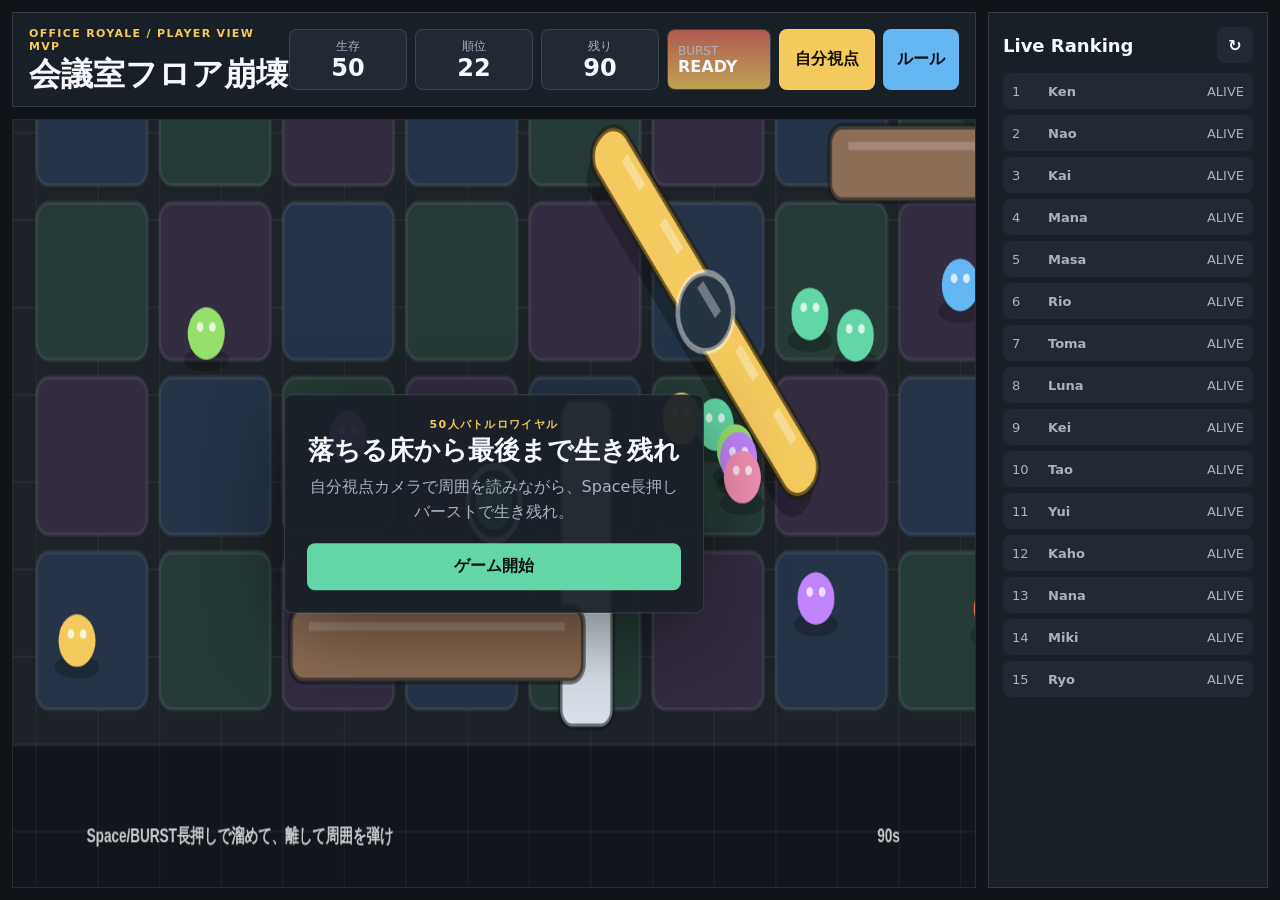
==== index.html @ 6752dfbd "initial commit" ====
<!doctype html>
<html lang="ja">
  <head>
    <meta charset="utf-8">
    <meta name="viewport" content="width=device-width, initial-scale=1, viewport-fit=cover">
    <title>Office Royale - Player View MVP</title>
    <link rel="stylesheet" href="styles.css">
  </head>
  <body>
    <main class="app-shell">
      <section class="hud" aria-label="game status">
        <div>
          <p class="eyebrow">OFFICE ROYALE / PLAYER VIEW MVP</p>
          <h1>会議室フロア崩壊</h1>
        </div>
        <div class="hud-actions">
          <div class="stat-grid">
            <div class="stat">
              <span>生存</span>
              <strong id="aliveCount">50</strong>
            </div>
            <div class="stat">
              <span>順位</span>
              <strong id="rank">-</strong>
            </div>
            <div class="stat">
              <span>残り</span>
              <strong id="timer">90</strong>
            </div>
          </div>
          <div class="burst-meter" id="burstMeter">
            <span id="burstLabel">BURST</span>
            <strong id="burstValue">READY</strong>
            <div class="burst-fill" id="burstFill"></div>
          </div>
          <button class="view-button active" id="viewButton" type="button">自分視点</button>
          <button class="rules-button" id="rulesButton" type="button">ルール</button>
        </div>
      </section>

      <section class="game-wrap" aria-label="play area">
        <canvas id="game" width="1280" height="720"></canvas>
        <div class="center-card" id="startPanel">
          <p class="eyebrow">50人バトルロワイヤル</p>
          <h2>落ちる床から最後まで生き残れ</h2>
          <p>自分視点カメラで周囲を読みながら、Space長押しバーストで生き残れ。</p>
          <button id="startButton" type="button">ゲーム開始</button>
        </div>
        <div class="center-card hidden" id="resultPanel">
          <p class="eyebrow" id="resultEyebrow">RESULT</p>
          <h2 id="resultTitle">結果</h2>
          <p id="resultText"></p>
          <div class="result-stats" id="resultStats"></div>
          <button id="restartButton" type="button">もう一度</button>
        </div>
        <div class="eliminated-panel hidden" id="eliminatedPanel">
          <p class="eyebrow">ELIMINATED</p>
          <strong>脱落しました</strong>
          <span id="eliminatedText">観戦モードに切り替わります。</span>
          <button id="eliminatedCloseButton" type="button">観戦を続ける</button>
        </div>
        <div class="event-log" id="eventLog" aria-live="polite"></div>
        <div class="touch-controls" aria-hidden="true">
          <div class="stick" id="stick">
            <div class="stick-knob" id="stickKnob"></div>
          </div>
          <button class="dash" id="dashButton" type="button">BURST</button>
        </div>
      </section>

      <section class="scoreboard" aria-label="leaderboard">
        <div class="scoreboard-head">
          <h2>Live Ranking</h2>
          <button id="quickRestart" type="button" title="Restart">↻</button>
        </div>
        <ol id="leaderboard"></ol>
      </section>
    </main>

    <div class="modal-backdrop hidden" id="rulesModal" role="dialog" aria-modal="true" aria-labelledby="rulesTitle">
      <section class="rules-modal">
        <div class="rules-head">
          <div>
            <p class="eyebrow">HOW TO PLAY</p>
            <h2 id="rulesTitle">ゲームルール</h2>
          </div>
          <button class="icon-button" id="rulesCloseButton" type="button" aria-label="ルールを閉じる">×</button>
        </div>
        <div class="rules-content">
          <article>
            <h3>目的</h3>
            <p>50人の中で最後まで生き残ること。自分のキャラは白いリングで表示されます。</p>
          </article>
          <article>
            <h3>脱落条件</h3>
            <ul>
              <li>消えた床の上に乗る</li>
              <li>ステージの端から外へ落ちる</li>
              <li>最後の1人になるか制限時間が終わると結果表示</li>
            </ul>
          </article>
          <article>
            <h3>危険なもの</h3>
            <ul>
              <li>赤く点滅する床はもうすぐ消えます</li>
              <li>赤いバーは横/縦に動いて押し出します</li>
              <li>黄色いバーは回転して弾き飛ばします</li>
              <li>机や壁は通り抜けできません</li>
            </ul>
          </article>
          <article>
            <h3>操作</h3>
            <ul>
              <li>PC: WASD / 矢印キーで移動、Space長押しでチャージ、離すとバースト</li>
              <li>スマホ: 左スティックで移動、右ボタン長押しでチャージ、離すとバースト</li>
              <li>長く溜めるほど範囲と威力が上がります。使った直後は少しだけ動きが重くなります</li>
              <li>画面上部の視点ボタンで、自分視点と神視点を切り替えできます</li>
            </ul>
          </article>
          <article>
            <h3>コツ</h3>
            <p>端は危険なので中央寄りを意識しつつ、相手が密集した瞬間にバーストを使うと押し出しを狙えます。</p>
          </article>
        </div>
      </section>
    </div>

    <script src="game.js"></script>
  </body>
</html>
---- styles.css ----
:root {
  color-scheme: dark;
  --bg: #101318;
  --panel: #191f27;
  --panel-2: #202934;
  --text: #f7f8fb;
  --muted: #aab2bf;
  --line: rgba(255, 255, 255, 0.12);
  --mint: #62d6a6;
  --coral: #ff765f;
  --gold: #f4c95d;
  --sky: #65b7f3;
}

* {
  box-sizing: border-box;
}

html,
body {
  margin: 0;
  min-height: 100%;
  background: var(--bg);
  color: var(--text);
  font-family: Inter, "Segoe UI", system-ui, -apple-system, BlinkMacSystemFont, sans-serif;
  letter-spacing: 0;
  overflow: hidden;
}

button {
  border: 0;
  border-radius: 8px;
  background: var(--mint);
  color: #09110d;
  cursor: pointer;
  font: inherit;
  font-weight: 800;
}

.app-shell {
  display: grid;
  grid-template-columns: minmax(0, 1fr) 280px;
  grid-template-rows: auto minmax(0, 1fr);
  gap: 12px;
  height: 100dvh;
  padding: 12px;
}

.hud,
.scoreboard {
  background: var(--panel);
  border: 1px solid var(--line);
}

.hud {
  display: flex;
  grid-column: 1 / 2;
  align-items: center;
  justify-content: space-between;
  min-height: 88px;
  padding: 14px 16px;
}

.eyebrow {
  margin: 0 0 4px;
  color: var(--gold);
  font-size: 11px;
  font-weight: 900;
  letter-spacing: 0.12em;
}

h1,
h2,
p {
  margin: 0;
}

h1 {
  font-size: clamp(20px, 3vw, 32px);
  line-height: 1.1;
}

.stat-grid {
  display: grid;
  grid-template-columns: repeat(3, minmax(64px, 1fr));
  gap: 8px;
  width: min(370px, 48vw);
}

.hud-actions {
  display: flex;
  align-items: stretch;
  gap: 8px;
}

.stat {
  background: var(--panel-2);
  border: 1px solid var(--line);
  border-radius: 8px;
  padding: 8px;
  text-align: center;
}

.stat span {
  display: block;
  color: var(--muted);
  font-size: 12px;
}

.stat strong {
  display: block;
  font-size: 24px;
  line-height: 1.1;
}

.rules-button,
.view-button {
  min-width: 76px;
  padding: 0 14px;
  background: var(--sky);
  color: #07111b;
}

.view-button {
  min-width: 96px;
  background: var(--panel-2);
  color: var(--text);
  border: 1px solid var(--line);
}

.view-button.active {
  background: var(--gold);
  color: #171103;
}

.burst-meter {
  position: relative;
  display: grid;
  align-content: center;
  min-width: 104px;
  overflow: hidden;
  padding: 8px 10px;
  background: var(--panel-2);
  border: 1px solid var(--line);
  border-radius: 8px;
}

.burst-meter span,
.burst-meter strong {
  position: relative;
  z-index: 1;
}

.burst-meter span {
  color: var(--muted);
  font-size: 12px;
}

.burst-meter strong {
  font-size: 16px;
  line-height: 1.1;
}

.burst-fill {
  position: absolute;
  inset: auto 0 0;
  height: 0%;
  background: linear-gradient(0deg, rgba(244, 201, 93, 0.92), rgba(255, 118, 95, 0.78));
  transition: height 80ms linear, opacity 120ms ease;
  opacity: 0.82;
}

.game-wrap {
  position: relative;
  grid-column: 1 / 2;
  min-height: 0;
  overflow: hidden;
  background: #0c0f13;
  border: 1px solid var(--line);
}

canvas {
  display: block;
  width: 100%;
  height: 100%;
  touch-action: none;
}

.center-card {
  position: absolute;
  left: 50%;
  top: 50%;
  width: min(420px, calc(100% - 32px));
  padding: 22px;
  transform: translate(-50%, -50%);
  background: rgba(25, 31, 39, 0.94);
  border: 1px solid var(--line);
  border-radius: 8px;
  box-shadow: 0 24px 80px rgba(0, 0, 0, 0.45);
  text-align: center;
}

.center-card h2 {
  margin-bottom: 10px;
  font-size: 26px;
  line-height: 1.15;
}

.center-card p:not(.eyebrow) {
  color: var(--muted);
  line-height: 1.55;
}

.result-stats {
  display: grid;
  grid-template-columns: repeat(3, minmax(0, 1fr));
  gap: 8px;
  margin-top: 16px;
}

.result-stat {
  padding: 10px 8px;
  background: var(--panel-2);
  border: 1px solid var(--line);
  border-radius: 8px;
}

.result-stat span {
  display: block;
  color: var(--muted);
  font-size: 12px;
}

.result-stat strong {
  display: block;
  margin-top: 4px;
  font-size: 18px;
  line-height: 1.1;
}

.center-card button {
  width: 100%;
  margin-top: 18px;
  padding: 13px 16px;
}

.hidden {
  display: none;
}

.modal-backdrop {
  position: fixed;
  inset: 0;
  z-index: 20;
  display: grid;
  place-items: center;
  padding: 18px;
  background: rgba(5, 8, 12, 0.72);
  overflow: auto;
}

.modal-backdrop.hidden {
  display: none;
}

.event-log {
  position: absolute;
  left: 16px;
  bottom: 18px;
  display: grid;
  gap: 8px;
  width: min(360px, calc(100% - 160px));
  pointer-events: none;
}

.eliminated-panel {
  position: absolute;
  right: 16px;
  top: 16px;
  z-index: 4;
  display: grid;
  gap: 6px;
  width: min(280px, calc(100% - 32px));
  padding: 14px;
  background: rgba(25, 31, 39, 0.94);
  border: 1px solid var(--line);
  border-left: 4px solid var(--coral);
  border-radius: 8px;
  box-shadow: 0 16px 48px rgba(0, 0, 0, 0.38);
}

.eliminated-panel.hidden {
  display: none;
}

.eliminated-panel strong {
  font-size: 20px;
}

.eliminated-panel span {
  color: var(--muted);
  line-height: 1.5;
}

.eliminated-panel button {
  margin-top: 6px;
  padding: 9px 10px;
  background: var(--panel-2);
  color: var(--text);
  border: 1px solid var(--line);
}

.event-toast {
  padding: 9px 12px;
  background: rgba(25, 31, 39, 0.9);
  border: 1px solid var(--line);
  border-left: 4px solid var(--gold);
  border-radius: 8px;
  color: var(--text);
  font-size: 13px;
  font-weight: 750;
  box-shadow: 0 12px 36px rgba(0, 0, 0, 0.28);
}

.event-toast.danger {
  border-left-color: var(--coral);
}

.event-toast.good {
  border-left-color: var(--mint);
}

.rules-modal {
  display: flex;
  flex-direction: column;
  width: min(680px, 100%);
  height: auto;
  max-height: min(760px, calc(100dvh - 36px));
  min-height: 0;
  overflow: hidden;
  background: var(--panel);
  border: 1px solid var(--line);
  border-radius: 8px;
  box-shadow: 0 28px 100px rgba(0, 0, 0, 0.56);
}

.rules-head {
  display: flex;
  flex: 0 0 auto;
  align-items: flex-start;
  justify-content: space-between;
  gap: 16px;
  padding: 18px;
  border-bottom: 1px solid var(--line);
}

.rules-head h2 {
  font-size: 26px;
}

.icon-button {
  width: 40px;
  height: 40px;
  flex: 0 0 auto;
  background: var(--panel-2);
  color: var(--text);
  font-size: 26px;
  line-height: 1;
}

.rules-content {
  display: grid;
  gap: 12px;
  flex: 1 1 auto;
  min-height: 0;
  max-height: calc(100dvh - 136px);
  overflow: auto;
  overscroll-behavior: contain;
  padding: 18px;
  -webkit-overflow-scrolling: touch;
}

.rules-content article {
  padding: 14px;
  background: var(--panel-2);
  border: 1px solid var(--line);
  border-radius: 8px;
}

.rules-content h3 {
  margin: 0 0 8px;
  font-size: 17px;
}

.rules-content p,
.rules-content li {
  color: var(--muted);
  line-height: 1.6;
}

.rules-content ul {
  margin: 0;
  padding-left: 20px;
}

.scoreboard {
  grid-column: 2 / 3;
  grid-row: 1 / 3;
  display: flex;
  flex-direction: column;
  min-height: 0;
  padding: 14px;
}

.scoreboard-head {
  display: flex;
  align-items: center;
  justify-content: space-between;
  gap: 12px;
  margin-bottom: 10px;
}

.scoreboard h2 {
  font-size: 18px;
}

.scoreboard-head button {
  width: 36px;
  height: 36px;
  background: var(--panel-2);
  color: var(--text);
}

#leaderboard {
  display: grid;
  gap: 6px;
  min-height: 0;
  margin: 0;
  padding: 0;
  overflow: auto;
  list-style: none;
}

#leaderboard li {
  display: grid;
  grid-template-columns: 28px 1fr auto;
  align-items: center;
  gap: 8px;
  min-height: 36px;
  padding: 7px 8px;
  background: var(--panel-2);
  border: 1px solid transparent;
  border-radius: 8px;
  color: var(--muted);
  font-size: 13px;
}

#leaderboard li.me {
  border-color: var(--mint);
  color: var(--text);
}

.touch-controls {
  display: none;
  position: absolute;
  inset: auto 0 0;
  height: 150px;
  pointer-events: none;
}

.stick,
.dash {
  pointer-events: auto;
  touch-action: none;
}

.stick {
  position: absolute;
  left: max(18px, env(safe-area-inset-left));
  bottom: max(18px, env(safe-area-inset-bottom));
  width: 112px;
  height: 112px;
  border: 2px solid rgba(255, 255, 255, 0.22);
  border-radius: 50%;
  background: rgba(255, 255, 255, 0.08);
}

.stick-knob {
  position: absolute;
  left: 50%;
  top: 50%;
  width: 46px;
  height: 46px;
  transform: translate(-50%, -50%);
  border-radius: 50%;
  background: rgba(255, 255, 255, 0.74);
}

.dash {
  position: absolute;
  right: max(20px, env(safe-area-inset-right));
  bottom: max(28px, env(safe-area-inset-bottom));
  width: 86px;
  height: 86px;
  border-radius: 50%;
  --cooldown: 0%;
  --charge: 0%;
  background:
    radial-gradient(circle at center, rgba(244, 201, 93, 0.9) 0 var(--charge), transparent calc(var(--charge) + 1%)),
    conic-gradient(rgba(7, 9, 12, 0.78) 0 var(--cooldown), transparent var(--cooldown) 100%),
    var(--coral);
  color: #fff;
  box-shadow: 0 10px 28px rgba(0, 0, 0, 0.32);
  transition: transform 120ms ease, filter 120ms ease;
}

.dash.charging {
  transform: scale(1.08);
  color: #221406;
}

.dash.cooling {
  filter: saturate(0.7) brightness(0.82);
}

@media (max-width: 900px) {
  body {
    overflow: auto;
  }

  .app-shell {
    grid-template-columns: 1fr;
    grid-template-rows: auto minmax(480px, 1fr) 230px;
    height: 100dvh;
    padding: 8px;
  }

  .hud,
  .game-wrap,
  .scoreboard {
    grid-column: 1;
  }

  .scoreboard {
    grid-row: 3;
  }

  .hud {
    align-items: flex-start;
    gap: 12px;
    min-height: 78px;
    padding: 10px;
  }

  .stat-grid {
    width: min(300px, 54vw);
  }

  .hud-actions {
    width: min(520px, 64vw);
  }

  .hud-actions .stat-grid {
    width: 100%;
  }

  .stat {
    padding: 6px 4px;
  }

  .stat strong {
    font-size: 20px;
  }

  .touch-controls {
    display: block;
  }
}

@media (max-width: 560px) {
  .modal-backdrop {
    padding: 10px;
  }

  .rules-modal {
    max-height: calc(100dvh - 20px);
  }

  .rules-head,
  .rules-content {
    padding: 12px;
  }

  .rules-content {
    max-height: calc(100dvh - 106px);
  }

  .app-shell {
    grid-template-rows: auto minmax(430px, 1fr) 210px;
  }

  h1 {
    font-size: 18px;
  }

  .hud {
    display: grid;
  }

  .hud-actions {
    width: 100%;
  }

  .stat-grid {
    width: 100%;
  }

  .rules-button,
  .view-button {
    min-width: 68px;
    padding: 0 10px;
  }

  .burst-meter {
    min-width: 84px;
  }

  .center-card h2 {
    font-size: 22px;
  }

  .result-stats {
    grid-template-columns: 1fr;
  }

  .event-log {
    left: 10px;
    bottom: 160px;
    width: calc(100% - 20px);
  }

  .eliminated-panel {
    left: 10px;
    right: 10px;
    top: 10px;
    width: auto;
  }
}
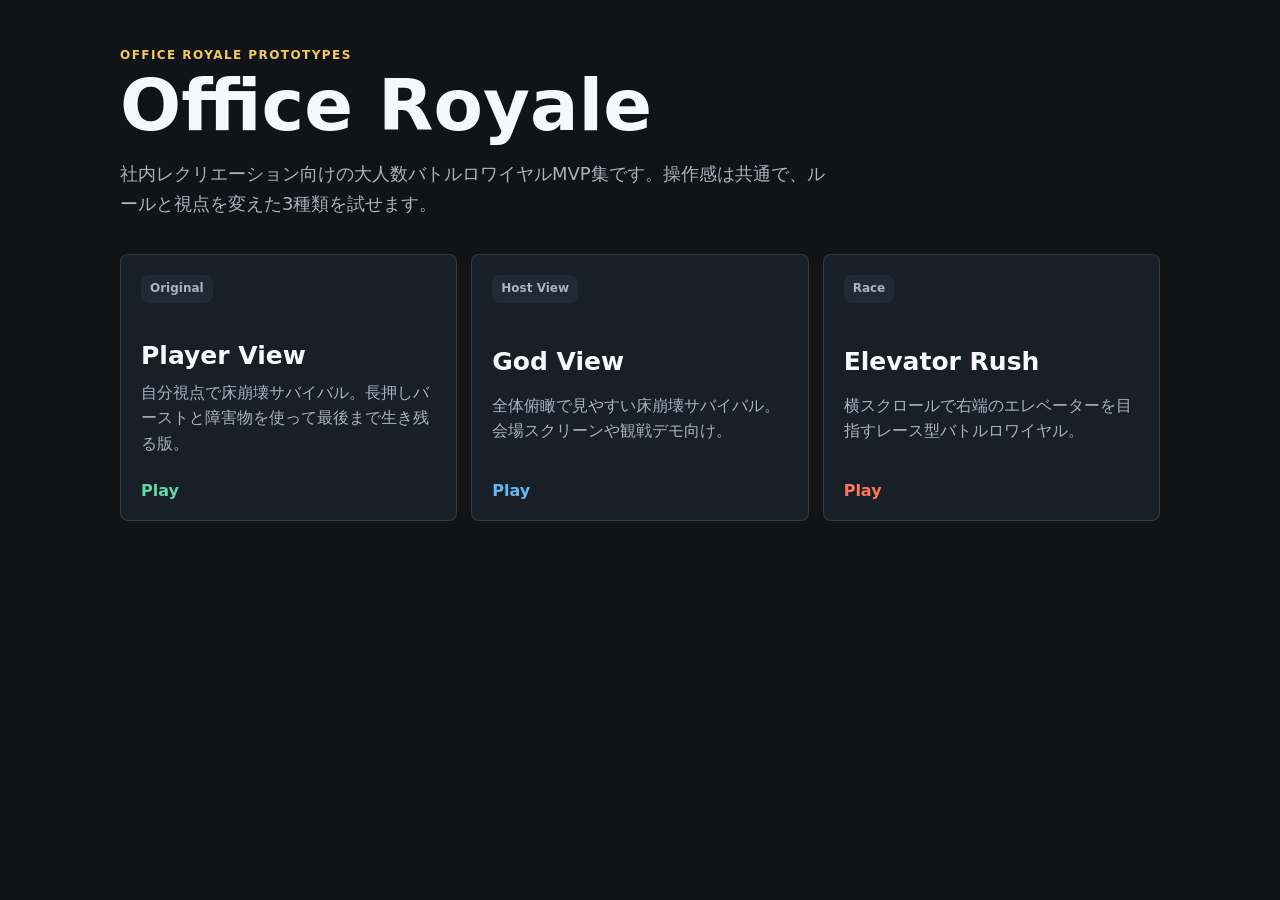
==== commit 627c3fc7: "Replace root with prototype menu" ====
--- a/index.html
+++ b/index.html
@@ -2,129 +2,166 @@
 <html lang="ja">
   <head>
     <meta charset="utf-8">
-    <meta name="viewport" content="width=device-width, initial-scale=1, viewport-fit=cover">
-    <title>Office Royale - Player View MVP</title>
-    <link rel="stylesheet" href="styles.css">
+    <meta name="viewport" content="width=device-width, initial-scale=1">
+    <title>Office Royale MVPs</title>
+    <style>
+      :root {
+        color-scheme: dark;
+        --bg: #101318;
+        --panel: #191f27;
+        --panel-2: #202934;
+        --text: #f7f8fb;
+        --muted: #aab2bf;
+        --line: rgba(255, 255, 255, 0.12);
+        --mint: #62d6a6;
+        --gold: #f4c95d;
+        --sky: #65b7f3;
+        --coral: #ff765f;
+      }
+
+      * {
+        box-sizing: border-box;
+      }
+
+      body {
+        margin: 0;
+        min-height: 100dvh;
+        background: var(--bg);
+        color: var(--text);
+        font-family: "Segoe UI", system-ui, -apple-system, BlinkMacSystemFont, sans-serif;
+      }
+
+      main {
+        width: min(1040px, calc(100% - 32px));
+        margin: 0 auto;
+        padding: 48px 0;
+      }
+
+      .eyebrow {
+        margin: 0 0 8px;
+        color: var(--gold);
+        font-size: 12px;
+        font-weight: 900;
+        letter-spacing: 0.12em;
+      }
+
+      h1 {
+        margin: 0;
+        font-size: clamp(34px, 7vw, 72px);
+        line-height: 0.98;
+      }
+
+      .lead {
+        max-width: 720px;
+        margin: 18px 0 34px;
+        color: var(--muted);
+        font-size: 18px;
+        line-height: 1.7;
+      }
+
+      .grid {
+        display: grid;
+        grid-template-columns: repeat(3, minmax(0, 1fr));
+        gap: 14px;
+      }
+
+      .card {
+        display: grid;
+        min-height: 260px;
+        padding: 20px;
+        background: var(--panel);
+        border: 1px solid var(--line);
+        border-radius: 8px;
+        color: var(--text);
+        text-decoration: none;
+      }
+
+      .card:hover,
+      .card:focus-visible {
+        border-color: var(--mint);
+        outline: none;
+      }
+
+      .badge {
+        width: fit-content;
+        height: 28px;
+        padding: 6px 9px;
+        background: var(--panel-2);
+        border-radius: 8px;
+        color: var(--muted);
+        font-size: 12px;
+        font-weight: 800;
+      }
+
+      .card h2 {
+        margin: 38px 0 10px;
+        font-size: 25px;
+      }
+
+      .card p {
+        margin: 0;
+        color: var(--muted);
+        line-height: 1.6;
+      }
+
+      .play {
+        align-self: end;
+        margin-top: 24px;
+        color: var(--mint);
+        font-weight: 900;
+      }
+
+      .card:nth-child(2) .play {
+        color: var(--sky);
+      }
+
+      .card:nth-child(3) .play {
+        color: var(--coral);
+      }
+
+      @media (max-width: 820px) {
+        main {
+          padding: 32px 0;
+        }
+
+        .grid {
+          grid-template-columns: 1fr;
+        }
+
+        .card {
+          min-height: 210px;
+        }
+      }
+    </style>
   </head>
   <body>
-    <main class="app-shell">
-      <section class="hud" aria-label="game status">
-        <div>
-          <p class="eyebrow">OFFICE ROYALE / PLAYER VIEW MVP</p>
-          <h1>会議室フロア崩壊</h1>
-        </div>
-        <div class="hud-actions">
-          <div class="stat-grid">
-            <div class="stat">
-              <span>生存</span>
-              <strong id="aliveCount">50</strong>
-            </div>
-            <div class="stat">
-              <span>順位</span>
-              <strong id="rank">-</strong>
-            </div>
-            <div class="stat">
-              <span>残り</span>
-              <strong id="timer">90</strong>
-            </div>
-          </div>
-          <div class="burst-meter" id="burstMeter">
-            <span id="burstLabel">BURST</span>
-            <strong id="burstValue">READY</strong>
-            <div class="burst-fill" id="burstFill"></div>
-          </div>
-          <button class="view-button active" id="viewButton" type="button">自分視点</button>
-          <button class="rules-button" id="rulesButton" type="button">ルール</button>
-        </div>
-      </section>
+    <main>
+      <p class="eyebrow">OFFICE ROYALE PROTOTYPES</p>
+      <h1>Office Royale</h1>
+      <p class="lead">社内レクリエーション向けの大人数バトルロワイヤルMVP集です。操作感は共通で、ルールと視点を変えた3種類を試せます。</p>
 
-      <section class="game-wrap" aria-label="play area">
-        <canvas id="game" width="1280" height="720"></canvas>
-        <div class="center-card" id="startPanel">
-          <p class="eyebrow">50人バトルロワイヤル</p>
-          <h2>落ちる床から最後まで生き残れ</h2>
-          <p>自分視点カメラで周囲を読みながら、Space長押しバーストで生き残れ。</p>
-          <button id="startButton" type="button">ゲーム開始</button>
-        </div>
-        <div class="center-card hidden" id="resultPanel">
-          <p class="eyebrow" id="resultEyebrow">RESULT</p>
-          <h2 id="resultTitle">結果</h2>
-          <p id="resultText"></p>
-          <div class="result-stats" id="resultStats"></div>
-          <button id="restartButton" type="button">もう一度</button>
-        </div>
-        <div class="eliminated-panel hidden" id="eliminatedPanel">
-          <p class="eyebrow">ELIMINATED</p>
-          <strong>脱落しました</strong>
-          <span id="eliminatedText">観戦モードに切り替わります。</span>
-          <button id="eliminatedCloseButton" type="button">観戦を続ける</button>
-        </div>
-        <div class="event-log" id="eventLog" aria-live="polite"></div>
-        <div class="touch-controls" aria-hidden="true">
-          <div class="stick" id="stick">
-            <div class="stick-knob" id="stickKnob"></div>
-          </div>
-          <button class="dash" id="dashButton" type="button">BURST</button>
-        </div>
-      </section>
+      <section class="grid" aria-label="prototype list">
+        <a class="card" href="variants/player-view/">
+          <span class="badge">Original</span>
+          <h2>Player View</h2>
+          <p>自分視点で床崩壊サバイバル。長押しバーストと障害物を使って最後まで生き残る版。</p>
+          <span class="play">Play</span>
+        </a>
 
-      <section class="scoreboard" aria-label="leaderboard">
-        <div class="scoreboard-head">
-          <h2>Live Ranking</h2>
-          <button id="quickRestart" type="button" title="Restart">↻</button>
-        </div>
-        <ol id="leaderboard"></ol>
+        <a class="card" href="variants/god-view/">
+          <span class="badge">Host View</span>
+          <h2>God View</h2>
+          <p>全体俯瞰で見やすい床崩壊サバイバル。会場スクリーンや観戦デモ向け。</p>
+          <span class="play">Play</span>
+        </a>
+
+        <a class="card" href="variants/elevator-rush/">
+          <span class="badge">Race</span>
+          <h2>Elevator Rush</h2>
+          <p>横スクロールで右端のエレベーターを目指すレース型バトルロワイヤル。</p>
+          <span class="play">Play</span>
+        </a>
       </section>
     </main>
-
-    <div class="modal-backdrop hidden" id="rulesModal" role="dialog" aria-modal="true" aria-labelledby="rulesTitle">
-      <section class="rules-modal">
-        <div class="rules-head">
-          <div>
-            <p class="eyebrow">HOW TO PLAY</p>
-            <h2 id="rulesTitle">ゲームルール</h2>
-          </div>
-          <button class="icon-button" id="rulesCloseButton" type="button" aria-label="ルールを閉じる">×</button>
-        </div>
-        <div class="rules-content">
-          <article>
-            <h3>目的</h3>
-            <p>50人の中で最後まで生き残ること。自分のキャラは白いリングで表示されます。</p>
-          </article>
-          <article>
-            <h3>脱落条件</h3>
-            <ul>
-              <li>消えた床の上に乗る</li>
-              <li>ステージの端から外へ落ちる</li>
-              <li>最後の1人になるか制限時間が終わると結果表示</li>
-            </ul>
-          </article>
-          <article>
-            <h3>危険なもの</h3>
-            <ul>
-              <li>赤く点滅する床はもうすぐ消えます</li>
-              <li>赤いバーは横/縦に動いて押し出します</li>
-              <li>黄色いバーは回転して弾き飛ばします</li>
-              <li>机や壁は通り抜けできません</li>
-            </ul>
-          </article>
-          <article>
-            <h3>操作</h3>
-            <ul>
-              <li>PC: WASD / 矢印キーで移動、Space長押しでチャージ、離すとバースト</li>
-              <li>スマホ: 左スティックで移動、右ボタン長押しでチャージ、離すとバースト</li>
-              <li>長く溜めるほど範囲と威力が上がります。使った直後は少しだけ動きが重くなります</li>
-              <li>画面上部の視点ボタンで、自分視点と神視点を切り替えできます</li>
-            </ul>
-          </article>
-          <article>
-            <h3>コツ</h3>
-            <p>端は危険なので中央寄りを意識しつつ、相手が密集した瞬間にバーストを使うと押し出しを狙えます。</p>
-          </article>
-        </div>
-      </section>
-    </div>
-
-    <script src="game.js"></script>
   </body>
 </html>
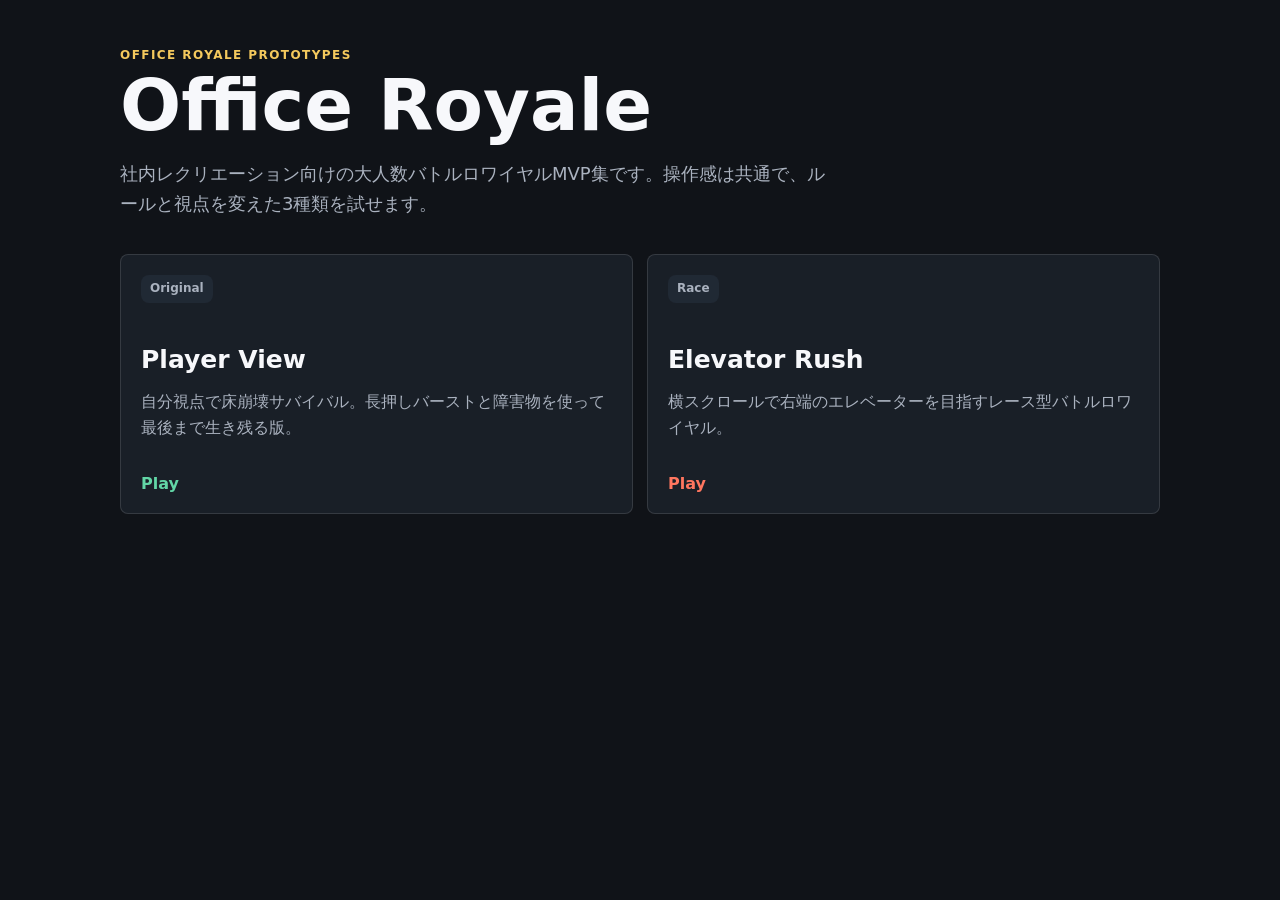
==== commit fe9a01d4: "Remove redundant god-view variant" ====
--- a/index.html
+++ b/index.html
@@ -61,7 +61,7 @@
 
       .grid {
         display: grid;
-        grid-template-columns: repeat(3, minmax(0, 1fr));
+        grid-template-columns: repeat(2, minmax(0, 1fr));
         gap: 14px;
       }
 
@@ -112,10 +112,6 @@
       }
 
       .card:nth-child(2) .play {
-        color: var(--sky);
-      }
-
-      .card:nth-child(3) .play {
         color: var(--coral);
       }
 
@@ -148,13 +144,6 @@
           <span class="play">Play</span>
         </a>
 
-        <a class="card" href="variants/god-view/">
-          <span class="badge">Host View</span>
-          <h2>God View</h2>
-          <p>全体俯瞰で見やすい床崩壊サバイバル。会場スクリーンや観戦デモ向け。</p>
-          <span class="play">Play</span>
-        </a>
-
         <a class="card" href="variants/elevator-rush/">
           <span class="badge">Race</span>
           <h2>Elevator Rush</h2>
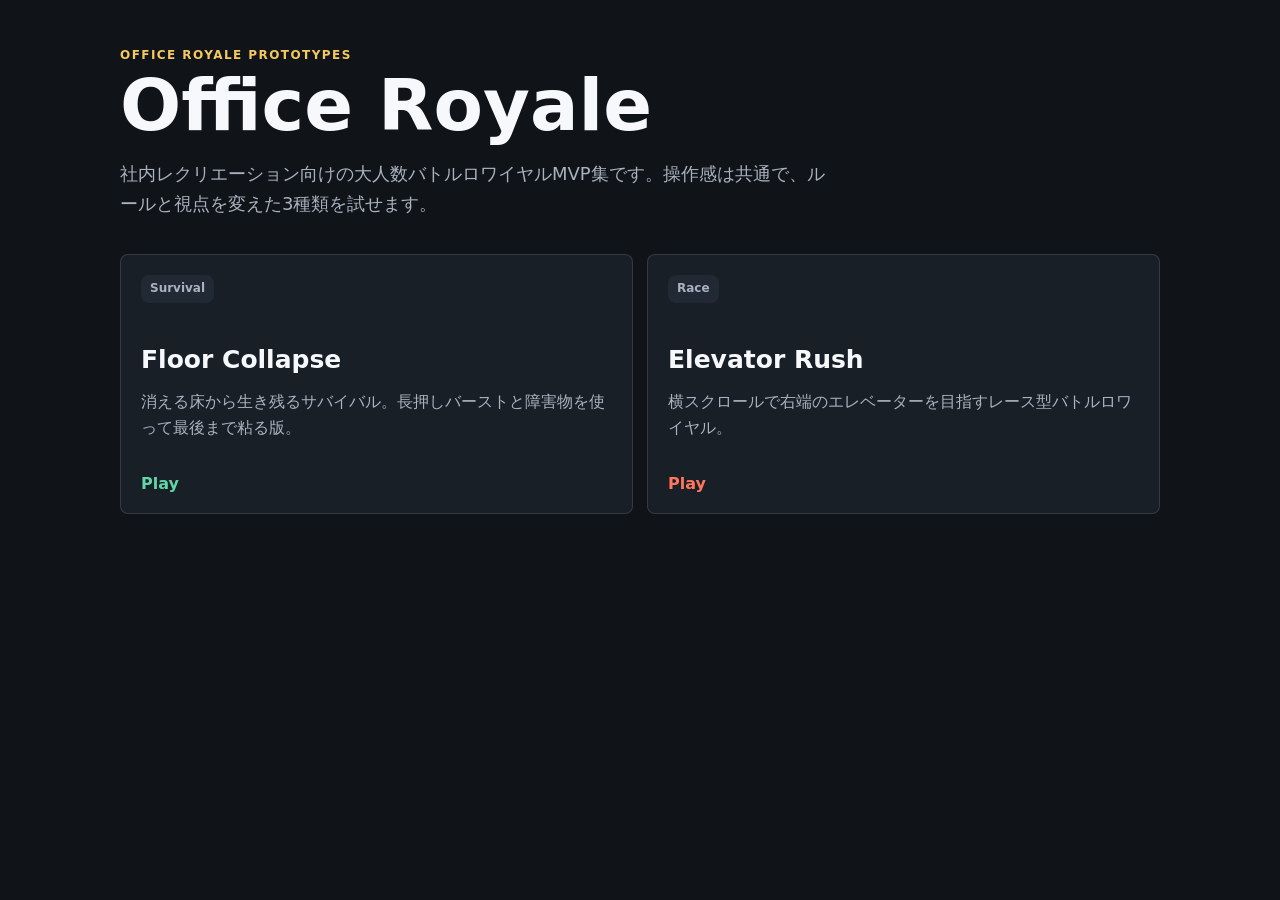
==== commit 2c697ba9: "Rename player-view variant to floor-collapse" ====
--- a/index.html
+++ b/index.html
@@ -137,10 +137,10 @@
       <p class="lead">社内レクリエーション向けの大人数バトルロワイヤルMVP集です。操作感は共通で、ルールと視点を変えた3種類を試せます。</p>
 
       <section class="grid" aria-label="prototype list">
-        <a class="card" href="variants/player-view/">
-          <span class="badge">Original</span>
-          <h2>Player View</h2>
-          <p>自分視点で床崩壊サバイバル。長押しバーストと障害物を使って最後まで生き残る版。</p>
+        <a class="card" href="variants/floor-collapse/">
+          <span class="badge">Survival</span>
+          <h2>Floor Collapse</h2>
+          <p>消える床から生き残るサバイバル。長押しバーストと障害物を使って最後まで粘る版。</p>
           <span class="play">Play</span>
         </a>
 
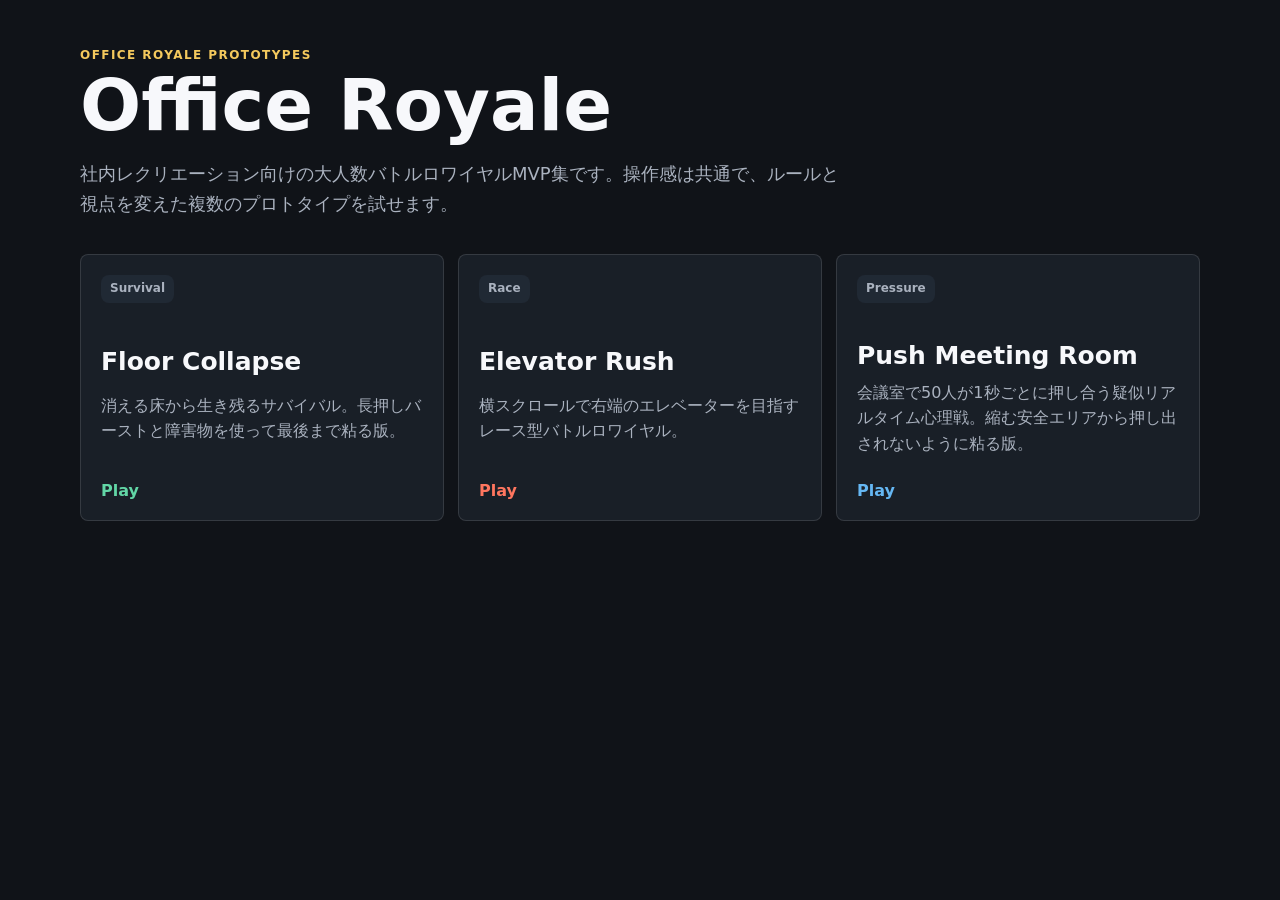
==== commit 403b7bdf: "Add push meeting room MVP" ====
--- a/index.html
+++ b/index.html
@@ -32,7 +32,7 @@
       }
 
       main {
-        width: min(1040px, calc(100% - 32px));
+        width: min(1120px, calc(100% - 32px));
         margin: 0 auto;
         padding: 48px 0;
       }
@@ -52,7 +52,7 @@
       }
 
       .lead {
-        max-width: 720px;
+        max-width: 760px;
         margin: 18px 0 34px;
         color: var(--muted);
         font-size: 18px;
@@ -61,7 +61,7 @@
 
       .grid {
         display: grid;
-        grid-template-columns: repeat(2, minmax(0, 1fr));
+        grid-template-columns: repeat(3, minmax(0, 1fr));
         gap: 14px;
       }
 
@@ -115,7 +115,17 @@
         color: var(--coral);
       }
 
-      @media (max-width: 820px) {
+      .card:nth-child(3) .play {
+        color: var(--sky);
+      }
+
+      @media (max-width: 980px) {
+        .grid {
+          grid-template-columns: repeat(2, minmax(0, 1fr));
+        }
+      }
+
+      @media (max-width: 680px) {
         main {
           padding: 32px 0;
         }
@@ -134,7 +144,7 @@
     <main>
       <p class="eyebrow">OFFICE ROYALE PROTOTYPES</p>
       <h1>Office Royale</h1>
-      <p class="lead">社内レクリエーション向けの大人数バトルロワイヤルMVP集です。操作感は共通で、ルールと視点を変えた3種類を試せます。</p>
+      <p class="lead">社内レクリエーション向けの大人数バトルロワイヤルMVP集です。操作感は共通で、ルールと視点を変えた複数のプロトタイプを試せます。</p>
 
       <section class="grid" aria-label="prototype list">
         <a class="card" href="variants/floor-collapse/">
@@ -150,6 +160,13 @@
           <p>横スクロールで右端のエレベーターを目指すレース型バトルロワイヤル。</p>
           <span class="play">Play</span>
         </a>
+
+        <a class="card" href="variants/push-meeting-room/">
+          <span class="badge">Pressure</span>
+          <h2>Push Meeting Room</h2>
+          <p>会議室で50人が1秒ごとに押し合う疑似リアルタイム心理戦。縮む安全エリアから押し出されないように粘る版。</p>
+          <span class="play">Play</span>
+        </a>
       </section>
     </main>
   </body>
